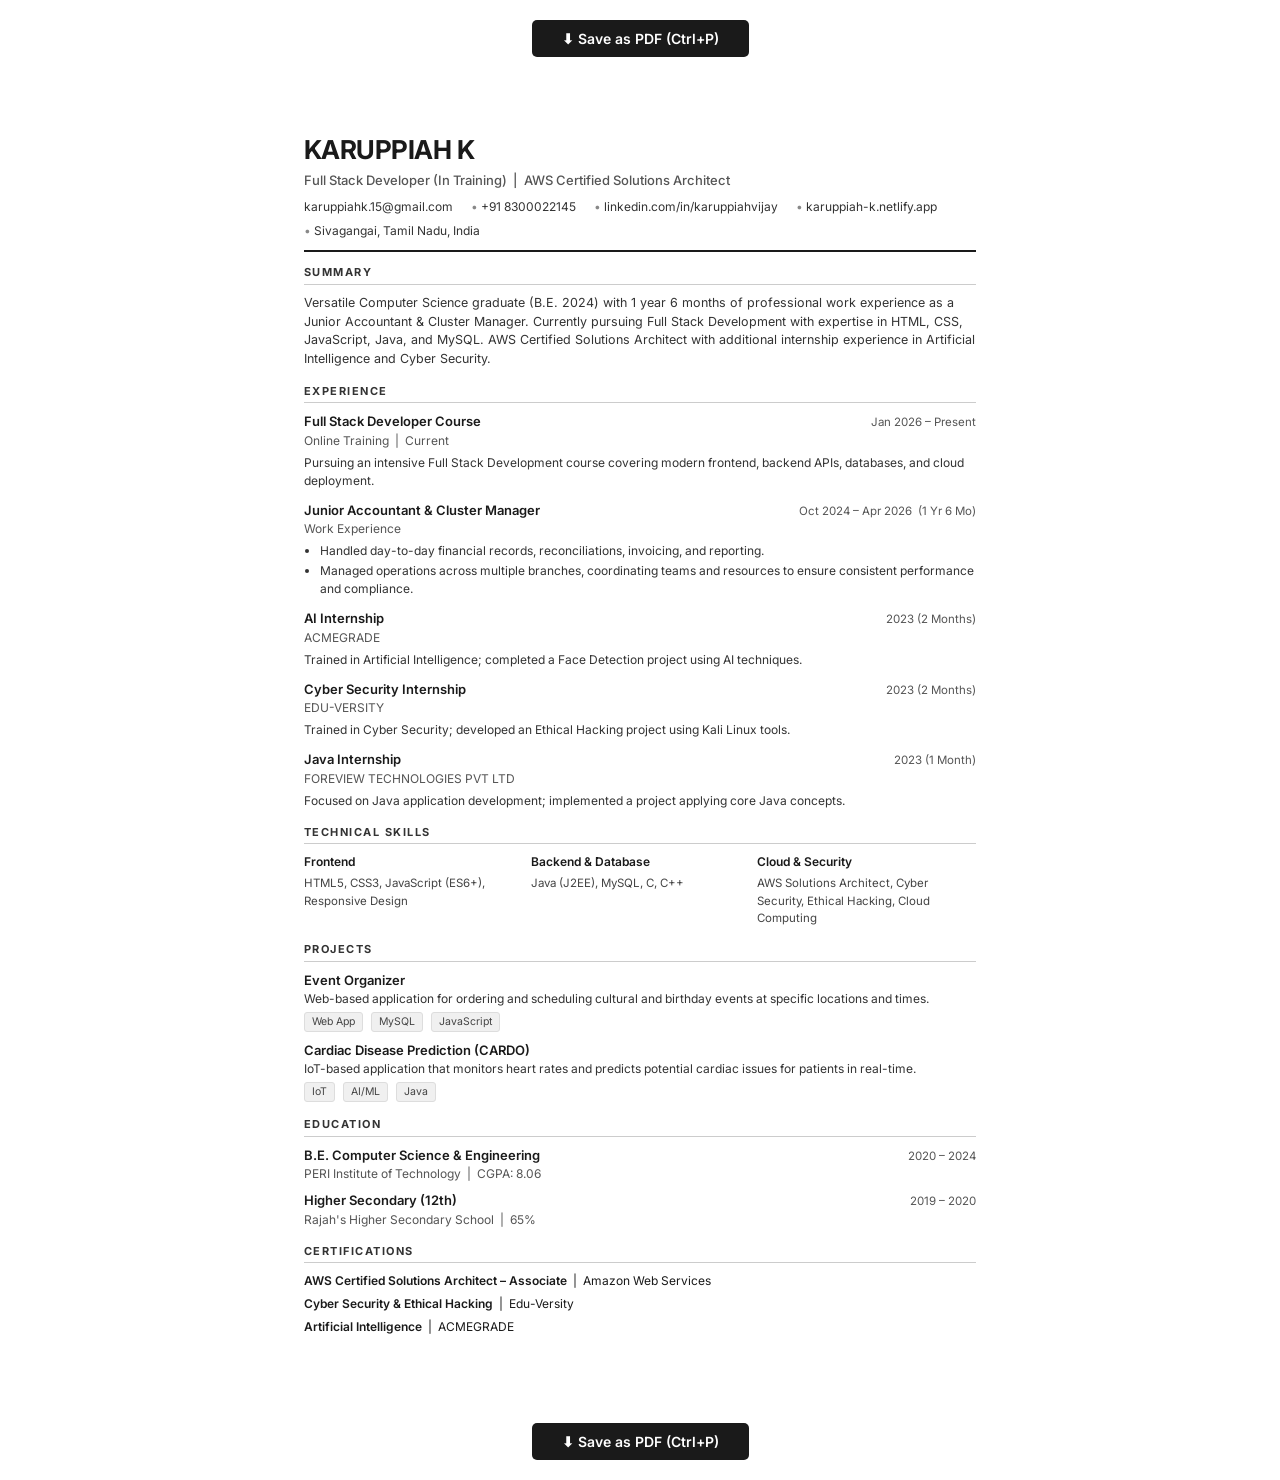
==== resume-print.html @ 0484ddf0 "Initial commit of Full Stack Resume" ====
<!DOCTYPE html>
<html lang="en">
<head>
    <meta charset="UTF-8">
    <meta name="viewport" content="width=device-width, initial-scale=1.0">
    <title>Karuppiah K - Resume</title>
    <link href="https://fonts.googleapis.com/css2?family=Inter:wght@300;400;500;600;700&display=swap" rel="stylesheet">
    <style>
        * { margin: 0; padding: 0; box-sizing: border-box; }

        body {
            font-family: 'Inter', Arial, sans-serif;
            font-size: 13px;
            color: #1a1a1a;
            background: #fff;
            line-height: 1.5;
        }

        .page {
            width: 210mm;
            min-height: 297mm;
            margin: 0 auto;
            padding: 14mm 16mm;
            background: #fff;
        }

        /* ── Header ── */
        .header {
            border-bottom: 2.5px solid #1a1a1a;
            padding-bottom: 10px;
            margin-bottom: 12px;
        }
        .header h1 {
            font-size: 26px;
            font-weight: 700;
            letter-spacing: -0.5px;
            color: #1a1a1a;
        }
        .header .title {
            font-size: 13px;
            font-weight: 500;
            color: #555;
            margin-top: 2px;
        }
        .contact-row {
            display: flex;
            flex-wrap: wrap;
            gap: 6px 18px;
            margin-top: 8px;
            font-size: 12px;
            color: #333;
        }
        .contact-row span::before {
            content: "• ";
            color: #888;
        }
        .contact-row span:first-child::before { content: ""; }

        /* ── Sections ── */
        .section { margin-bottom: 14px; }
        .section-title {
            font-size: 11px;
            font-weight: 700;
            text-transform: uppercase;
            letter-spacing: 1.5px;
            color: #333;
            border-bottom: 1px solid #ccc;
            padding-bottom: 3px;
            margin-bottom: 9px;
        }

        /* ── Summary ── */
        .summary p { color: #333; font-size: 12.5px; }

        /* ── Experience ── */
        .exp-item { margin-bottom: 11px; }
        .exp-header {
            display: flex;
            justify-content: space-between;
            align-items: baseline;
        }
        .exp-header h3 { font-size: 13px; font-weight: 600; }
        .exp-date {
            font-size: 11.5px;
            color: #555;
            white-space: nowrap;
        }
        .exp-company {
            font-size: 12px;
            color: #555;
            margin-bottom: 4px;
        }
        .exp-item p, .exp-item ul {
            font-size: 12px;
            color: #333;
        }
        .exp-item ul { padding-left: 16px; }
        .exp-item ul li { margin-bottom: 2px; }

        /* ── Skills ── */
        .skills-grid {
            display: grid;
            grid-template-columns: repeat(3, 1fr);
            gap: 8px;
        }
        .skill-group h4 {
            font-size: 12px;
            font-weight: 600;
            margin-bottom: 4px;
            color: #1a1a1a;
        }
        .skill-group p {
            font-size: 11.5px;
            color: #444;
        }

        /* ── Projects ── */
        .project-item { margin-bottom: 9px; }
        .project-item h3 { font-size: 13px; font-weight: 600; }
        .project-item p { font-size: 12px; color: #333; }
        .tags { margin-top: 3px; }
        .tag {
            display: inline-block;
            font-size: 10.5px;
            background: #f0f0f0;
            border: 1px solid #ddd;
            border-radius: 3px;
            padding: 1px 7px;
            margin-right: 4px;
            color: #444;
        }

        /* ── Education ── */
        .edu-item { margin-bottom: 8px; }
        .edu-header {
            display: flex;
            justify-content: space-between;
            align-items: baseline;
        }
        .edu-header h3 { font-size: 13px; font-weight: 600; }
        .edu-header span { font-size: 11.5px; color: #555; }
        .edu-item p { font-size: 12px; color: #555; }

        /* ── Certifications ── */
        .cert-item { font-size: 12px; margin-bottom: 5px; }
        .cert-item strong { font-weight: 600; }

        /* ── Print ── */
        @media print {
            body { -webkit-print-color-adjust: exact; print-color-adjust: exact; }
            .page { margin: 0; padding: 12mm 14mm; width: 100%; }
            .no-print { display: none; }
        }

        /* ── Print Button (web only) ── */
        .print-btn {
            display: block;
            margin: 20px auto;
            padding: 10px 30px;
            background: #1a1a1a;
            color: #fff;
            border: none;
            border-radius: 5px;
            font-size: 14px;
            font-family: 'Inter', sans-serif;
            cursor: pointer;
            font-weight: 600;
        }
        .print-btn:hover { background: #333; }
        @media print { .print-btn { display: none; } }
    </style>
</head>
<body>

<button class="print-btn no-print" onclick="window.print()">⬇ Save as PDF (Ctrl+P)</button>

<div class="page">

    <!-- Header -->
    <div class="header">
        <h1>KARUPPIAH K</h1>
        <div class="title">Full Stack Developer (In Training) &nbsp;|&nbsp; AWS Certified Solutions Architect</div>
        <div class="contact-row">
            <span>karuppiahk.15@gmail.com</span>
            <span>+91 8300022145</span>
            <span>linkedin.com/in/karuppiahvijay</span>
            <span>karuppiah-k.netlify.app</span>
            <span>Sivagangai, Tamil Nadu, India</span>
        </div>
    </div>

    <!-- Summary -->
    <div class="section summary">
        <div class="section-title">Summary</div>
        <p>Versatile Computer Science graduate (B.E. 2024) with 1 year 6 months of professional work experience as a Junior Accountant &amp; Cluster Manager. Currently pursuing Full Stack Development with expertise in HTML, CSS, JavaScript, Java, and MySQL. AWS Certified Solutions Architect with additional internship experience in Artificial Intelligence and Cyber Security.</p>
    </div>

    <!-- Experience -->
    <div class="section">
        <div class="section-title">Experience</div>

        <div class="exp-item">
            <div class="exp-header">
                <h3>Full Stack Developer Course</h3>
                <span class="exp-date">Jan 2026 – Present</span>
            </div>
            <div class="exp-company">Online Training &nbsp;|&nbsp; Current</div>
            <p>Pursuing an intensive Full Stack Development course covering modern frontend, backend APIs, databases, and cloud deployment.</p>
        </div>

        <div class="exp-item">
            <div class="exp-header">
                <h3>Junior Accountant &amp; Cluster Manager</h3>
                <span class="exp-date">Oct 2024 – Apr 2026 &nbsp;(1 Yr 6 Mo)</span>
            </div>
            <div class="exp-company">Work Experience</div>
            <ul>
                <li>Handled day-to-day financial records, reconciliations, invoicing, and reporting.</li>
                <li>Managed operations across multiple branches, coordinating teams and resources to ensure consistent performance and compliance.</li>
            </ul>
        </div>

        <div class="exp-item">
            <div class="exp-header">
                <h3>AI Internship</h3>
                <span class="exp-date">2023 (2 Months)</span>
            </div>
            <div class="exp-company">ACMEGRADE</div>
            <p>Trained in Artificial Intelligence; completed a Face Detection project using AI techniques.</p>
        </div>

        <div class="exp-item">
            <div class="exp-header">
                <h3>Cyber Security Internship</h3>
                <span class="exp-date">2023 (2 Months)</span>
            </div>
            <div class="exp-company">EDU-VERSITY</div>
            <p>Trained in Cyber Security; developed an Ethical Hacking project using Kali Linux tools.</p>
        </div>

        <div class="exp-item">
            <div class="exp-header">
                <h3>Java Internship</h3>
                <span class="exp-date">2023 (1 Month)</span>
            </div>
            <div class="exp-company">FOREVIEW TECHNOLOGIES PVT LTD</div>
            <p>Focused on Java application development; implemented a project applying core Java concepts.</p>
        </div>
    </div>

    <!-- Skills -->
    <div class="section">
        <div class="section-title">Technical Skills</div>
        <div class="skills-grid">
            <div class="skill-group">
                <h4>Frontend</h4>
                <p>HTML5, CSS3, JavaScript (ES6+), Responsive Design</p>
            </div>
            <div class="skill-group">
                <h4>Backend &amp; Database</h4>
                <p>Java (J2EE), MySQL, C, C++</p>
            </div>
            <div class="skill-group">
                <h4>Cloud &amp; Security</h4>
                <p>AWS Solutions Architect, Cyber Security, Ethical Hacking, Cloud Computing</p>
            </div>
        </div>
    </div>

    <!-- Projects -->
    <div class="section">
        <div class="section-title">Projects</div>

        <div class="project-item">
            <h3>Event Organizer</h3>
            <p>Web-based application for ordering and scheduling cultural and birthday events at specific locations and times.</p>
            <div class="tags">
                <span class="tag">Web App</span>
                <span class="tag">MySQL</span>
                <span class="tag">JavaScript</span>
            </div>
        </div>

        <div class="project-item">
            <h3>Cardiac Disease Prediction (CARDO)</h3>
            <p>IoT-based application that monitors heart rates and predicts potential cardiac issues for patients in real-time.</p>
            <div class="tags">
                <span class="tag">IoT</span>
                <span class="tag">AI/ML</span>
                <span class="tag">Java</span>
            </div>
        </div>
    </div>

    <!-- Education -->
    <div class="section">
        <div class="section-title">Education</div>

        <div class="edu-item">
            <div class="edu-header">
                <h3>B.E. Computer Science &amp; Engineering</h3>
                <span>2020 – 2024</span>
            </div>
            <p>PERI Institute of Technology &nbsp;|&nbsp; CGPA: 8.06</p>
        </div>

        <div class="edu-item">
            <div class="edu-header">
                <h3>Higher Secondary (12th)</h3>
                <span>2019 – 2020</span>
            </div>
            <p>Rajah's Higher Secondary School &nbsp;|&nbsp; 65%</p>
        </div>
    </div>

    <!-- Certifications -->
    <div class="section">
        <div class="section-title">Certifications</div>
        <div class="cert-item"><strong>AWS Certified Solutions Architect – Associate</strong> &nbsp;|&nbsp; Amazon Web Services</div>
        <div class="cert-item"><strong>Cyber Security &amp; Ethical Hacking</strong> &nbsp;|&nbsp; Edu-Versity</div>
        <div class="cert-item"><strong>Artificial Intelligence</strong> &nbsp;|&nbsp; ACMEGRADE</div>
    </div>

</div>

<button class="print-btn no-print" onclick="window.print()">⬇ Save as PDF (Ctrl+P)</button>

</body>
</html>
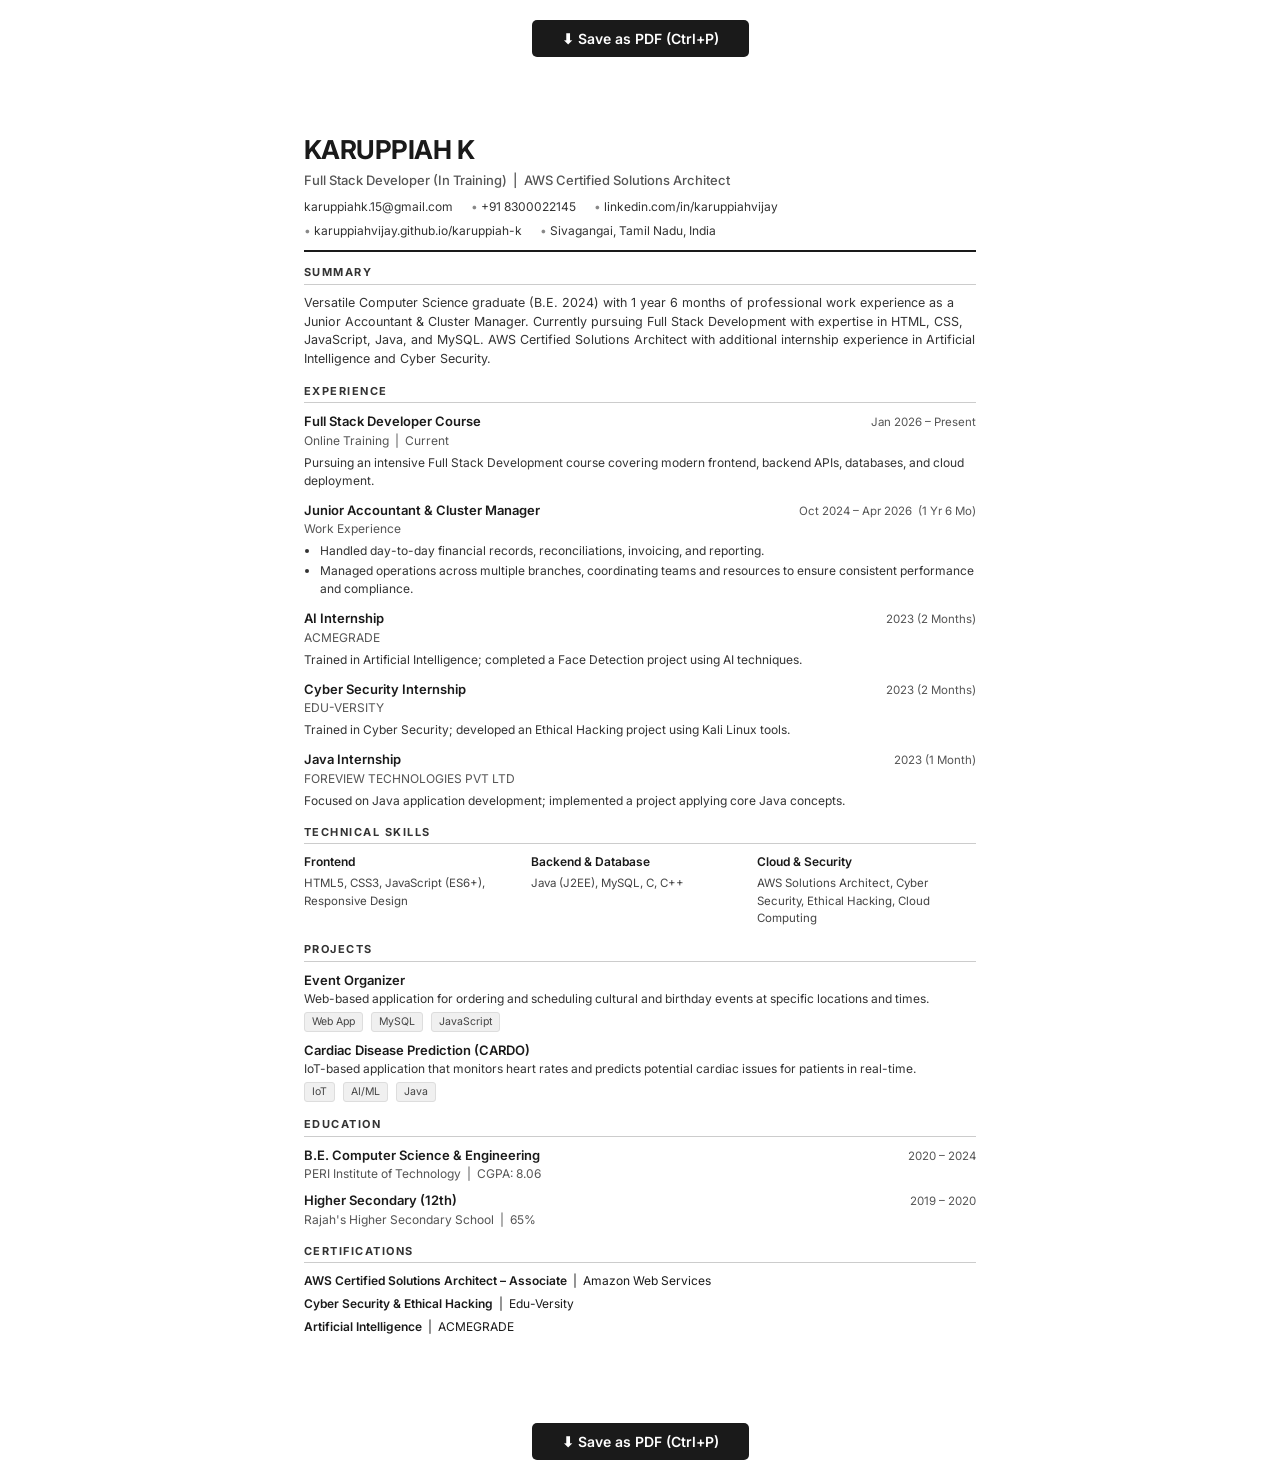
==== commit 1d7700a2: "Update links to GitHub Pages" ====
--- a/resume-print.html
+++ b/resume-print.html
@@ -184,7 +184,7 @@
             <span>karuppiahk.15@gmail.com</span>
             <span>+91 8300022145</span>
             <span>linkedin.com/in/karuppiahvijay</span>
-            <span>karuppiah-k.netlify.app</span>
+            <span>karuppiahvijay.github.io/karuppiah-k</span>
             <span>Sivagangai, Tamil Nadu, India</span>
         </div>
     </div>
